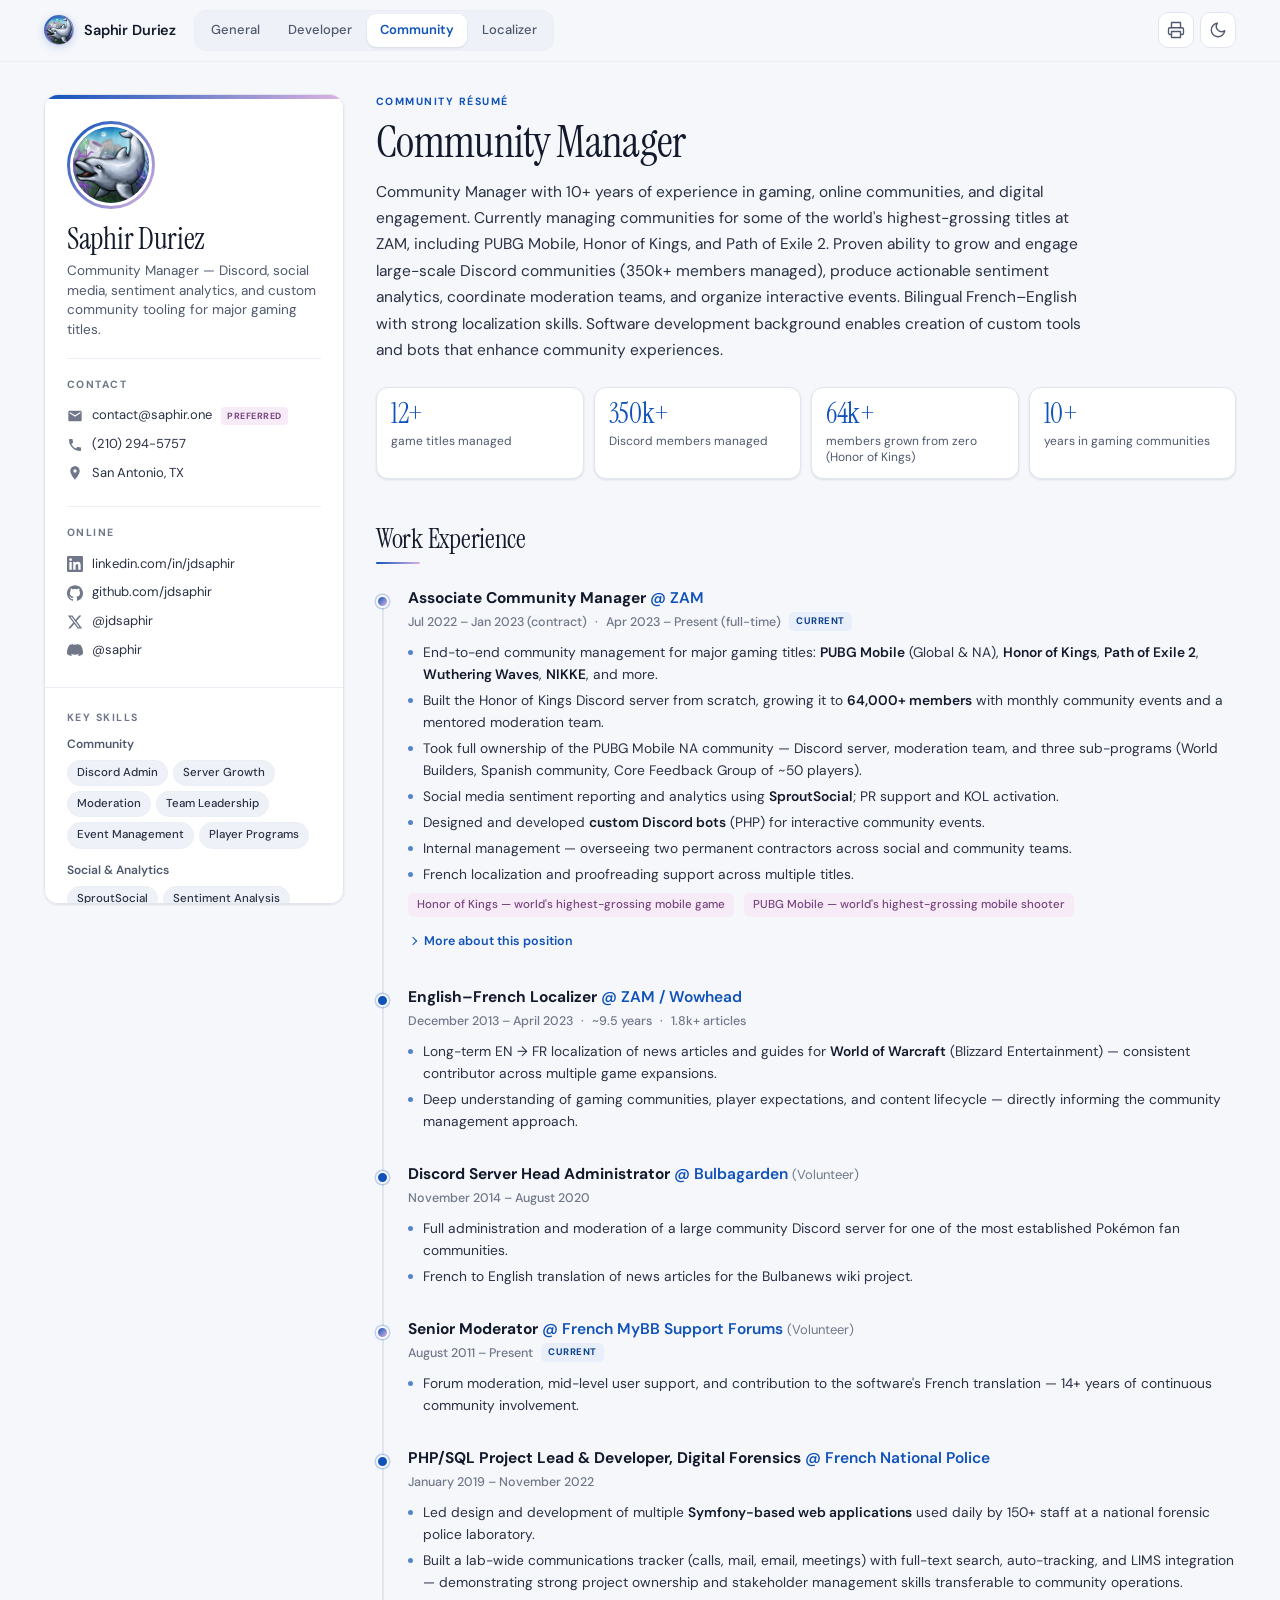
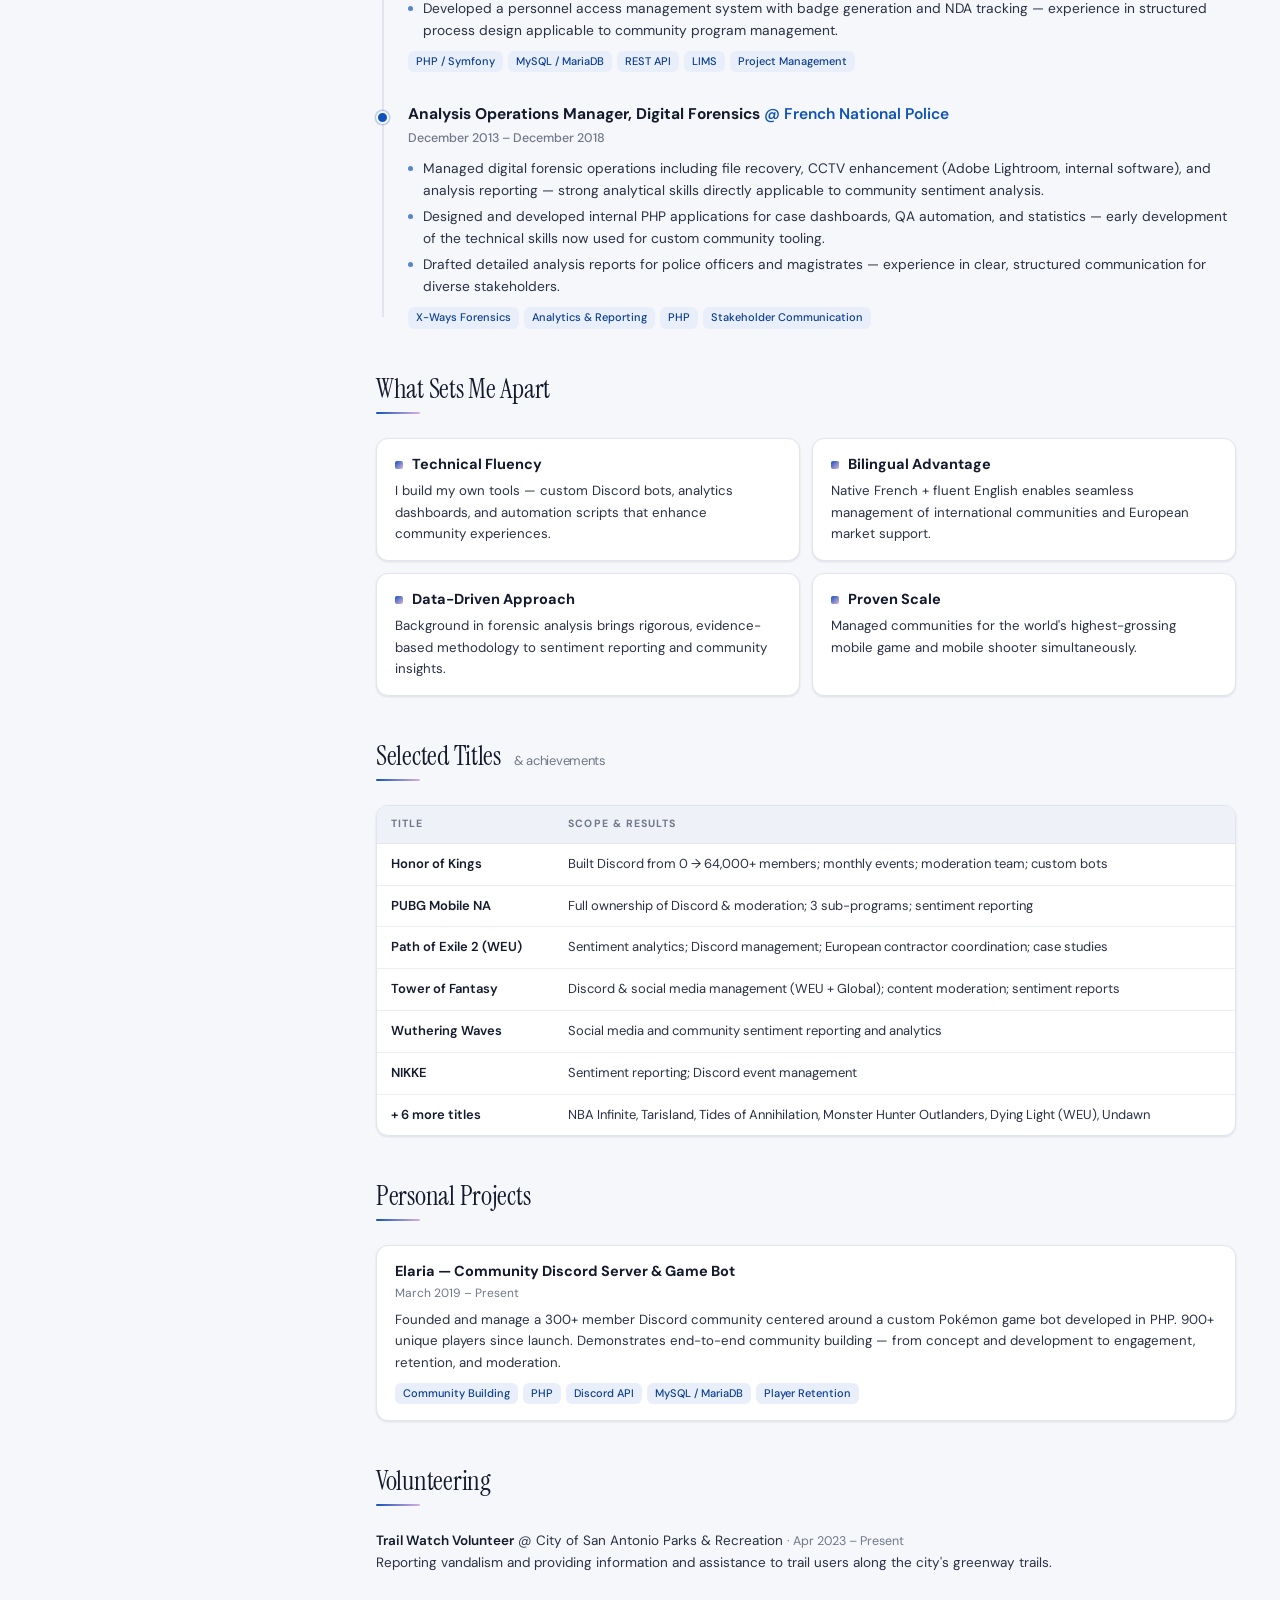
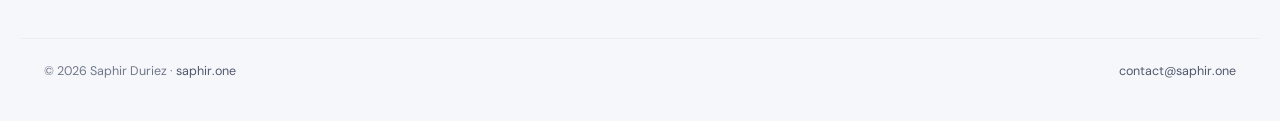
==== community.html @ 03ea9c12 "Rebuild saphir.one as a role-branching resume site Replace the single-page CV with a landing page th" ====
<!DOCTYPE html>
<html lang="en">
<head>
<meta charset="UTF-8">
<meta name="viewport" content="width=device-width, initial-scale=1">
<title>Saphir Duriez — Community Manager Résumé</title>
<meta name="description" content="Community manager résumé of Saphir Duriez: Discord and social media management for PUBG Mobile, Honor of Kings, Path of Exile 2 and more. 12+ titles, 350k+ members managed, sentiment analytics, custom bots.">
<link rel="canonical" href="https://www.saphir.one/community">
<meta property="og:type" content="profile">
<meta property="og:title" content="Saphir Duriez — Community Manager">
<meta property="og:description" content="10+ years in gaming communities. 12+ titles, 350k+ Discord members managed, servers grown from zero, sentiment analytics.">
<meta property="og:url" content="https://www.saphir.one/community">
<meta property="og:image" content="https://www.saphir.one/avatar.jpg">
<meta name="theme-color" content="#f6f7fb" media="(prefers-color-scheme: light)">
<meta name="theme-color" content="#0d1017" media="(prefers-color-scheme: dark)">
<link rel="icon" href="/assets/favicon.svg" type="image/svg+xml">
<script>(function(){try{var t=localStorage.getItem('saphir-theme');if(t!=='light'&&t!=='dark'){t=window.matchMedia('(prefers-color-scheme: dark)').matches?'dark':'light';}document.documentElement.setAttribute('data-theme',t);}catch(e){}})();</script>
<link rel="preconnect" href="https://fonts.googleapis.com">
<link rel="preconnect" href="https://fonts.gstatic.com" crossorigin>
<link href="https://fonts.googleapis.com/css2?family=DM+Sans:opsz,wght@9..40,300..700&family=Instrument+Serif:ital@0;1&display=swap" rel="stylesheet">
<link rel="stylesheet" href="/assets/style.css">
</head>
<body>

<a class="skip" href="#main">Skip to content</a>

<header class="topbar">
  <div class="topbar-inner">
    <a class="brand" href="/" aria-label="Back to saphir.one"><span class="brand-ava" aria-hidden="true"><img src="/avatar.jpg" alt="" width="30" height="30"></span><span>Saphir Duriez</span></a>
    <nav class="role-switch" aria-label="Résumé versions">
      <a href="/general">General</a>
      <a href="/developer">Developer</a>
      <a href="/community" aria-current="page">Community</a>
      <a href="/localizer">Localizer</a>
    </nav>
    <div class="topbar-actions">
      <button class="icon-btn" type="button" data-print title="Print or save as PDF" aria-label="Print or save as PDF">
        <svg viewBox="0 0 24 24" aria-hidden="true"><polyline points="6 9 6 2 18 2 18 9"/><path d="M6 18H4a2 2 0 0 1-2-2v-5a2 2 0 0 1 2-2h16a2 2 0 0 1 2 2v5a2 2 0 0 1-2 2h-2"/><rect x="6" y="14" width="12" height="8"/></svg>
      </button>
      <button class="icon-btn" type="button" data-theme-toggle aria-label="Toggle dark theme">
        <svg class="i-moon" viewBox="0 0 24 24" aria-hidden="true"><path d="M21 12.79A9 9 0 1 1 11.21 3 7 7 0 0 0 21 12.79z"/></svg>
        <svg class="i-sun" viewBox="0 0 24 24" aria-hidden="true"><circle cx="12" cy="12" r="5"/><line x1="12" y1="1" x2="12" y2="3"/><line x1="12" y1="21" x2="12" y2="23"/><line x1="4.22" y1="4.22" x2="5.64" y2="5.64"/><line x1="18.36" y1="18.36" x2="19.78" y2="19.78"/><line x1="1" y1="12" x2="3" y2="12"/><line x1="21" y1="12" x2="23" y2="12"/><line x1="4.22" y1="19.78" x2="5.64" y2="18.36"/><line x1="18.36" y1="5.64" x2="19.78" y2="4.22"/></svg>
      </button>
    </div>
  </div>
</header>

<div class="wrap">
<div class="layout">

  <div class="side-col">

    <section class="side side-top">
      <div class="avatar"><img src="/avatar.jpg" alt="Portrait of Saphir Duriez" width="88" height="88"></div>
      <h1 class="side-name">Saphir Duriez</h1>
      <p class="side-role">Community Manager — Discord, social media, sentiment analytics, and custom community tooling for major gaming titles.</p>

      <div class="side-sep"></div>
      <div class="eyebrow">Contact</div>
      <ul class="list">
        <li><a class="row" href="mailto:contact@saphir.one"><span class="ic"><svg viewBox="0 0 24 24" aria-hidden="true"><path d="M20 4H4c-1.1 0-2 .9-2 2v12c0 1.1.9 2 2 2h16c1.1 0 2-.9 2-2V6c0-1.1-.9-2-2-2zm0 4l-8 5-8-5V6l8 5 8-5v2z"/></svg></span><span class="txt">contact@saphir.one</span><span class="pref">Preferred</span></a></li>
        <li><a class="row" href="tel:+12102945757"><span class="ic"><svg viewBox="0 0 24 24" aria-hidden="true"><path d="M6.62 10.79a15.05 15.05 0 006.59 6.59l2.2-2.2a1 1 0 011.01-.24c1.12.37 2.33.57 3.58.57a1 1 0 011 1V20a1 1 0 01-1 1A17 17 0 013 4a1 1 0 011-1h3.5a1 1 0 011 1c0 1.25.2 2.46.57 3.58a1 1 0 01-.24 1.01l-2.21 2.2z"/></svg></span><span class="txt">(210) 294-5757</span></a></li>
        <li><div class="row"><span class="ic"><svg viewBox="0 0 24 24" aria-hidden="true"><path d="M12 2C8.13 2 5 5.13 5 9c0 5.25 7 13 7 13s7-7.75 7-13c0-3.87-3.13-7-7-7zm0 9.5A2.5 2.5 0 1112 6.5a2.5 2.5 0 010 5z"/></svg></span><span class="txt">San Antonio, TX</span></div></li>
      </ul>

      <div class="side-sep"></div>
      <div class="eyebrow">Online</div>
      <ul class="list">
        <li><a class="row" href="https://www.linkedin.com/in/jdsaphir/" target="_blank" rel="noopener"><span class="ic"><svg viewBox="0 0 24 24" aria-hidden="true"><path d="M20.447 20.452h-3.554v-5.569c0-1.328-.027-3.037-1.852-3.037-1.853 0-2.136 1.445-2.136 2.939v5.667H9.351V9h3.414v1.561h.046c.477-.9 1.637-1.85 3.37-1.85 3.601 0 4.267 2.37 4.267 5.455v6.286zM5.337 7.433a2.062 2.062 0 01-2.063-2.065 2.064 2.064 0 112.063 2.065zm1.782 13.019H3.555V9h3.564v11.452zM22.225 0H1.771C.792 0 0 .774 0 1.729v20.542C0 23.227.792 24 1.771 24h20.451C23.2 24 24 23.227 24 22.271V1.729C24 .774 23.2 0 22.222 0h.003z"/></svg></span><span class="txt">linkedin.com/in/jdsaphir</span></a></li>
        <li><a class="row" href="https://github.com/jdsaphir" target="_blank" rel="noopener"><span class="ic"><svg viewBox="0 0 24 24" aria-hidden="true"><path d="M12 .297c-6.63 0-12 5.373-12 12 0 5.303 3.438 9.8 8.205 11.385.6.113.82-.258.82-.577 0-.285-.01-1.04-.015-2.04-3.338.724-4.042-1.61-4.042-1.61C4.422 18.07 3.633 17.7 3.633 17.7c-1.087-.744.084-.729.084-.729 1.205.084 1.838 1.236 1.838 1.236 1.07 1.835 2.809 1.305 3.495.998.108-.776.417-1.305.76-1.605-2.665-.3-5.466-1.332-5.466-5.93 0-1.31.465-2.38 1.235-3.22-.135-.303-.54-1.523.105-3.176 0 0 1.005-.322 3.3 1.23.96-.267 1.98-.399 3-.405 1.02.006 2.04.138 3 .405 2.28-1.552 3.285-1.23 3.285-1.23.645 1.653.24 2.873.12 3.176.765.84 1.23 1.91 1.23 3.22 0 4.61-2.805 5.625-5.475 5.92.42.36.81 1.096.81 2.22 0 1.606-.015 2.896-.015 3.286 0 .315.21.69.825.57C20.565 22.092 24 17.592 24 12.297c0-6.627-5.373-12-12-12"/></svg></span><span class="txt">github.com/jdsaphir</span></a></li>
        <li><a class="row" href="https://x.com/jdsaphir" target="_blank" rel="noopener"><span class="ic"><svg viewBox="0 0 24 24" aria-hidden="true"><path d="M18.244 2.25h3.308l-7.227 8.26 8.502 11.24H16.17l-5.214-6.817L4.99 21.75H1.68l7.73-8.835L1.254 2.25H8.08l4.713 6.231zm-1.161 17.52h1.833L7.084 4.126H5.117z"/></svg></span><span class="txt">@jdsaphir</span></a></li>
        <li><div class="row"><span class="ic"><svg viewBox="0 0 24 24" aria-hidden="true"><path d="M20.317 4.37a19.791 19.791 0 00-4.885-1.515.074.074 0 00-.079.037c-.21.375-.444.864-.608 1.25a18.27 18.27 0 00-5.487 0 12.64 12.64 0 00-.617-1.25.077.077 0 00-.079-.037A19.736 19.736 0 003.677 4.37a.07.07 0 00-.032.027C.533 9.046-.32 13.58.099 18.057a.082.082 0 00.031.057 19.9 19.9 0 005.993 3.03.078.078 0 00.084-.028c.462-.63.874-1.295 1.226-1.994a.076.076 0 00-.041-.106 13.107 13.107 0 01-1.872-.892.077.077 0 01-.008-.128c.126-.094.252-.192.372-.292a.074.074 0 01.077-.01c3.928 1.793 8.18 1.793 12.062 0a.074.074 0 01.078.01c.12.098.246.198.373.292a.077.077 0 01-.006.127 12.299 12.299 0 01-1.873.892.077.077 0 00-.041.107c.36.698.772 1.362 1.225 1.993a.076.076 0 00.084.028 19.839 19.839 0 006.002-3.03.077.077 0 00.032-.054c.5-5.177-.838-9.674-3.549-13.66a.061.061 0 00-.031-.03z"/></svg></span><span class="txt">@saphir</span></div></li>
      </ul>
    </section>

    <section class="side side-more">
      <div class="eyebrow">Key Skills</div>
      <div class="skill-group">
        <div class="skill-group-title">Community</div>
        <div class="pills"><span class="pill">Discord Admin</span><span class="pill">Server Growth</span><span class="pill">Moderation</span><span class="pill">Team Leadership</span><span class="pill">Event Management</span><span class="pill">Player Programs</span></div>
      </div>
      <div class="skill-group">
        <div class="skill-group-title">Social &amp; Analytics</div>
        <div class="pills"><span class="pill">SproutSocial</span><span class="pill">Sentiment Analysis</span><span class="pill">Social Media</span><span class="pill">PR / KOL</span><span class="pill">Reporting</span></div>
      </div>
      <div class="skill-group">
        <div class="skill-group-title">Technical</div>
        <div class="pills"><span class="pill">Discord Bots (PHP)</span><span class="pill">Discord API</span><span class="pill">HTML / CSS / JS</span><span class="pill">MySQL / MariaDB</span></div>
      </div>
      <div class="skill-group">
        <div class="skill-group-title">Localization</div>
        <div class="pills"><span class="pill">EN → FR Localization</span><span class="pill">FR → EN Translation</span><span class="pill">Proofreading</span><span class="pill">Gaming Terminology</span></div>
      </div>

      <div class="side-sep"></div>
      <div class="eyebrow">Platforms</div>
      <div class="pills"><span class="pill">Discord</span><span class="pill">Twitter / X</span><span class="pill">Reddit</span><span class="pill">Facebook</span><span class="pill">Instagram</span><span class="pill">TikTok</span><span class="pill">YouTube</span><span class="pill">Forums</span></div>

      <div class="side-sep"></div>
      <div class="eyebrow">Tools</div>
      <div class="pills"><span class="pill">SproutSocial</span><span class="pill">Jira</span><span class="pill">Google Workspace</span></div>

      <div class="side-sep"></div>
      <div class="eyebrow">Gaming Ecosystem</div>
      <p class="note">Deep familiarity with F2P mobile and PC gaming, gacha mechanics, live-service models, esports, content creator programs, and global audiences across NA, EU, and Asia.</p>

      <div class="side-sep"></div>
      <div class="eyebrow">Languages</div>
      <div class="lang"><span>French</span><small>Native</small></div>
      <div class="lang"><span>English</span><small>Fluent / Bilingual</small></div>

      <div class="side-sep"></div>
      <div class="eyebrow">Education</div>
      <div class="mini"><b>South Brittany University</b><span>2010 – 2013</span>BSc Electronics &amp; Computer Science</div>
      <div class="mini"><b>Paul Langevin High School</b><span>2007 – 2010</span>Baccalauréat, Scientific Stream</div>

      <div class="side-nav-block">
        <div class="side-sep"></div>
        <div class="eyebrow">On this page</div>
        <nav class="side-nav" aria-label="Sections">
          <a href="#work">Work Experience</a>
          <a href="#strengths">What Sets Me Apart</a>
          <a href="#titles">Selected Titles</a>
          <a href="#projects">Personal Projects</a>
          <a href="#volunteer">Volunteering</a>
        </nav>
      </div>
    </section>

  </div>

  <main id="main" class="main">

    <header class="page-head">
      <div class="eyebrow">Community résumé</div>
      <h2 class="title">Community Manager</h2>
      <p class="lede">Community Manager with 10+ years of experience in gaming, online communities, and digital engagement. Currently managing communities for some of the world's highest-grossing titles at ZAM, including PUBG Mobile, Honor of Kings, and Path of Exile 2. Proven ability to grow and engage large-scale Discord communities (350k+ members managed), produce actionable sentiment analytics, coordinate moderation teams, and organize interactive events. Bilingual French–English with strong localization skills. Software development background enables creation of custom tools and bots that enhance community experiences.</p>
      <div class="stats">
        <div class="stat"><b>12+</b><span>game titles managed</span></div>
        <div class="stat"><b>350k+</b><span>Discord members managed</span></div>
        <div class="stat"><b>64k+</b><span>members grown from zero (Honor of Kings)</span></div>
        <div class="stat"><b>10+</b><span>years in gaming communities</span></div>
      </div>
    </header>

    <section class="section" id="work">
      <h2 class="section-title">Work Experience</h2>
      <div class="rule"></div>
      <ol class="tl">

        <li class="tl-item is-current">
          <span class="tl-dot"></span>
          <h3 class="job-title">Associate Community Manager <span class="job-org">@ <a href="https://www.zam.com/" target="_blank" rel="noopener">ZAM</a></span></h3>
          <div class="job-meta"><span>Jul 2022 – Jan 2023 (contract)</span><span aria-hidden="true">·</span><span>Apr 2023 – Present (full-time)</span><span class="badge">Current</span></div>
          <ul class="job-points">
            <li>End-to-end community management for major gaming titles: <strong>PUBG Mobile</strong> (Global &amp; NA), <strong>Honor of Kings</strong>, <strong>Path of Exile 2</strong>, <strong>Wuthering Waves</strong>, <strong>NIKKE</strong>, and more.</li>
            <li>Built the Honor of Kings Discord server from scratch, growing it to <strong>64,000+ members</strong> with monthly community events and a mentored moderation team.</li>
            <li>Took full ownership of the PUBG Mobile NA community — Discord server, moderation team, and three sub-programs (World Builders, Spanish community, Core Feedback Group of ~50 players).</li>
            <li>Social media sentiment reporting and analytics using <strong>SproutSocial</strong>; PR support and KOL activation.</li>
            <li>Designed and developed <strong>custom Discord bots</strong> (PHP) for interactive community events.</li>
            <li>Internal management — overseeing two permanent contractors across social and community teams.</li>
            <li>French localization and proofreading support across multiple titles.</li>
          </ul>
          <div>
            <span class="hl">Honor of Kings — world's highest-grossing mobile game</span>
            <span class="hl">PUBG Mobile — world's highest-grossing mobile shooter</span>
          </div>
          <details class="more">
            <summary><span class="lbl-open">More about this position</span><span class="lbl-close">Less about this position</span></summary>
            <div class="more-body">
              <h4>History</h4>
              <p>First joined ZAM in July 2022 as a contractor, based in France, to support the Western European launch of Tower of Fantasy. Following relocation to the United States, the contract concluded in January 2023 when Tower of Fantasy WEU chose not to renew its agreement with the agency. In April 2023, ZAM hired full-time to support an expanding portfolio of games, starting with PUBG MOBILE and growing to encompass a wide range of titles across community management, social media, sentiment analytics, and localization.</p>
              <h4>Tower of Fantasy – Western Europe</h4>
              <p>During the contract period, assisted with the day-to-day management of the game's Discord server and other social media platforms for the Western European market. Responsibilities included community engagement, content moderation, management of the content creator program, and localization and proofreading work, primarily but not exclusively in French. Also performed limited localization work for PUBG MOBILE WEU during this period.</p>
              <h4>PUBG MOBILE</h4>
              <p>Began supporting PUBG MOBILE in April 2023, initially focusing on the Global and North American channels through social media engagement, responding to player posts and comments to maintain an active and positive community presence. Over time, the role expanded to include the production of regular sentiment reports tracking community mood and feedback trends, using SproutSocial for social media monitoring and analytics.</p>
              <p>Following staff changes within the company, took on broader ownership of the PUBG MOBILE North America community, becoming responsible for the management of its Discord server and the oversight of its moderation team. Also oversaw three distinct programs within the server:</p>
              <ul>
                <li><strong>World Builders:</strong> a program dedicated to players who enjoy creating custom in-game maps.</li>
                <li><strong>Spanish-speaking community:</strong> a dedicated space for the game's Spanish-language player base.</li>
                <li><strong>Core Feedback Group:</strong> a curated group of approximately 50 selected players providing structured feedback on upcoming features ahead of their release.</li>
              </ul>
              <h4>Tower of Fantasy – Global</h4>
              <p>Tower of Fantasy Global was the first fully owned project. Put in charge of the game's official Discord server, managing it and overseeing its moderation team. Responsibilities included supporting event management and producing sentiment reports, with a particular focus on community reception around game updates. Both the client and the moderation team responded positively throughout the project, and cooperation only ended when management of the title was transferred from its publisher back to its developer.</p>
              <h4>Honor of Kings</h4>
              <p>Honor of Kings became the second fully owned project, entrusted with building the game's official Discord server from the ground up. Grew the server to a healthy community of over 64,000 members, assembled and mentored a moderation team that remained active and engaged well beyond the end of the project, and organized monthly community events that fostered strong player loyalty and satisfaction. The work was well-received by the community, and the development team has since expressed interest in engaging as a freelancer to resume responsibilities on the server.</p>
              <p>Several of the community events organized featured custom Discord bots designed and developed in-house, drawing on a software development background to create interactive experiences for the community.</p>
              <h4>Additional Games</h4>
              <ul>
                <li><strong>Goddess of Victory: NIKKE</strong> – Sentiment reporting; Discord event management.</li>
                <li><strong>NBA Infinite</strong> – Discord bot development; assistance with Discord server management.</li>
                <li><strong>Tarisland</strong> – Assistance with Discord server management.</li>
                <li><strong>Wuthering Waves</strong> – Social media and community sentiment reporting and analytics.</li>
                <li><strong>Path of Exile 2 (Western Europe)</strong> – Sentiment reporting and analytics; Discord server management; assistance with European contractor management (French and German); case studies.</li>
                <li><strong>Tides of Annihilation</strong> – PR support; sentiment reporting; Discord market research and case studies.</li>
                <li><strong>Monster Hunter Outlanders</strong> – Beta support; bug report and feedback collection; sentiment reporting.</li>
                <li><strong>Codename Crime</strong> (final name pending) – Beta support; bug report and feedback collection; sentiment reporting.</li>
                <li><strong>Dying Light (Western Europe)</strong> – Support with KOL activation.</li>
                <li><strong>Undawn</strong> – Assistance with Discord server management.</li>
              </ul>
              <h4>Additional Responsibilities</h4>
              <p>Beyond game-specific work, taken on internal management duties, overseeing two permanent contractors hired to support the social and community teams and coordinating their workload, providing guidance, and ensuring consistency across deliverables.</p>
            </div>
          </details>
        </li>

        <li class="tl-item">
          <span class="tl-dot"></span>
          <h3 class="job-title">English–French Localizer <span class="job-org">@ <a href="https://www.zam.com/" target="_blank" rel="noopener">ZAM</a> / <a href="https://www.wowhead.com/" target="_blank" rel="noopener">Wowhead</a></span></h3>
          <div class="job-meta"><span>December 2013 – April 2023</span><span aria-hidden="true">·</span><span>~9.5 years</span><span aria-hidden="true">·</span><span>1.8k+ articles</span></div>
          <ul class="job-points">
            <li>Long-term EN → FR localization of news articles and guides for <strong>World of Warcraft</strong> (Blizzard Entertainment) — consistent contributor across multiple game expansions.</li>
            <li>Deep understanding of gaming communities, player expectations, and content lifecycle — directly informing the community management approach.</li>
          </ul>
        </li>

        <li class="tl-item">
          <span class="tl-dot"></span>
          <h3 class="job-title">Discord Server Head Administrator <span class="job-org">@ <a href="https://bulbagarden.net/" target="_blank" rel="noopener">Bulbagarden</a></span> <span class="job-vol">(Volunteer)</span></h3>
          <div class="job-meta"><span>November 2014 – August 2020</span></div>
          <ul class="job-points">
            <li>Full administration and moderation of a large community Discord server for one of the most established Pokémon fan communities.</li>
            <li>French to English translation of news articles for the Bulbanews wiki project.</li>
          </ul>
        </li>

        <li class="tl-item is-current">
          <span class="tl-dot"></span>
          <h3 class="job-title">Senior Moderator <span class="job-org">@ <a href="https://mybb.support/" target="_blank" rel="noopener">French MyBB Support Forums</a></span> <span class="job-vol">(Volunteer)</span></h3>
          <div class="job-meta"><span>August 2011 – Present</span><span class="badge">Current</span></div>
          <ul class="job-points">
            <li>Forum moderation, mid-level user support, and contribution to the software's French translation — 14+ years of continuous community involvement.</li>
          </ul>
        </li>

        <li class="tl-item">
          <span class="tl-dot"></span>
          <h3 class="job-title">PHP/SQL Project Lead &amp; Developer, Digital Forensics <span class="job-org">@ <a href="https://www.police-nationale.interieur.gouv.fr/" target="_blank" rel="noopener">French National Police</a></span></h3>
          <div class="job-meta"><span>January 2019 – November 2022</span></div>
          <ul class="job-points">
            <li>Led design and development of multiple <strong>Symfony-based web applications</strong> used daily by 150+ staff at a national forensic police laboratory.</li>
            <li>Built a lab-wide communications tracker (calls, mail, email, meetings) with full-text search, auto-tracking, and LIMS integration — demonstrating strong project ownership and stakeholder management skills transferable to community operations.</li>
            <li>Developed a personnel access management system with badge generation and NDA tracking — experience in structured process design applicable to community program management.</li>
          </ul>
          <div class="tags"><span class="tag">PHP / Symfony</span><span class="tag">MySQL / MariaDB</span><span class="tag">REST API</span><span class="tag">LIMS</span><span class="tag">Project Management</span></div>
        </li>

        <li class="tl-item">
          <span class="tl-dot"></span>
          <h3 class="job-title">Analysis Operations Manager, Digital Forensics <span class="job-org">@ <a href="https://www.police-nationale.interieur.gouv.fr/" target="_blank" rel="noopener">French National Police</a></span></h3>
          <div class="job-meta"><span>December 2013 – December 2018</span></div>
          <ul class="job-points">
            <li>Managed digital forensic operations including file recovery, CCTV enhancement (Adobe Lightroom, internal software), and analysis reporting — strong analytical skills directly applicable to community sentiment analysis.</li>
            <li>Designed and developed internal PHP applications for case dashboards, QA automation, and statistics — early development of the technical skills now used for custom community tooling.</li>
            <li>Drafted detailed analysis reports for police officers and magistrates — experience in clear, structured communication for diverse stakeholders.</li>
          </ul>
          <div class="tags"><span class="tag">X-Ways Forensics</span><span class="tag">Analytics &amp; Reporting</span><span class="tag">PHP</span><span class="tag">Stakeholder Communication</span></div>
        </li>

      </ol>
    </section>

    <section class="section" id="strengths">
      <h2 class="section-title">What Sets Me Apart</h2>
      <div class="rule"></div>
      <div class="grid-2">
        <div class="card strength"><h3>Technical Fluency</h3><p>I build my own tools — custom Discord bots, analytics dashboards, and automation scripts that enhance community experiences.</p></div>
        <div class="card strength"><h3>Bilingual Advantage</h3><p>Native French + fluent English enables seamless management of international communities and European market support.</p></div>
        <div class="card strength"><h3>Data-Driven Approach</h3><p>Background in forensic analysis brings rigorous, evidence-based methodology to sentiment reporting and community insights.</p></div>
        <div class="card strength"><h3>Proven Scale</h3><p>Managed communities for the world's highest-grossing mobile game and mobile shooter simultaneously.</p></div>
      </div>
    </section>

    <section class="section" id="titles">
      <h2 class="section-title">Selected Titles <small>&amp; achievements</small></h2>
      <div class="rule"></div>
      <div class="table-wrap">
        <table>
          <thead><tr><th scope="col">Title</th><th scope="col">Scope &amp; results</th></tr></thead>
          <tbody>
            <tr><td>Honor of Kings</td><td>Built Discord from 0 → 64,000+ members; monthly events; moderation team; custom bots</td></tr>
            <tr><td>PUBG Mobile NA</td><td>Full ownership of Discord &amp; moderation; 3 sub-programs; sentiment reporting</td></tr>
            <tr><td>Path of Exile 2 (WEU)</td><td>Sentiment analytics; Discord management; European contractor coordination; case studies</td></tr>
            <tr><td>Tower of Fantasy</td><td>Discord &amp; social media management (WEU + Global); content moderation; sentiment reports</td></tr>
            <tr><td>Wuthering Waves</td><td>Social media and community sentiment reporting and analytics</td></tr>
            <tr><td>NIKKE</td><td>Sentiment reporting; Discord event management</td></tr>
            <tr><td>+ 6 more titles</td><td>NBA Infinite, Tarisland, Tides of Annihilation, Monster Hunter Outlanders, Dying Light (WEU), Undawn</td></tr>
          </tbody>
        </table>
      </div>
    </section>

    <section class="section" id="projects">
      <h2 class="section-title">Personal Projects</h2>
      <div class="rule"></div>
      <div class="card">
        <h3><a href="https://discord.gg/elaria" target="_blank" rel="noopener">Elaria</a> — Community Discord Server &amp; Game Bot</h3>
        <div class="when">March 2019 – Present</div>
        <p>Founded and manage a 300+ member Discord community centered around a custom Pokémon game bot developed in PHP. 900+ unique players since launch. Demonstrates end-to-end community building — from concept and development to engagement, retention, and moderation.</p>
        <div class="tags"><span class="tag">Community Building</span><span class="tag">PHP</span><span class="tag">Discord API</span><span class="tag">MySQL / MariaDB</span><span class="tag">Player Retention</span></div>
      </div>
    </section>

    <section class="section" id="volunteer">
      <h2 class="section-title">Volunteering</h2>
      <div class="rule"></div>
      <ul class="compact">
        <li><b>Trail Watch Volunteer</b> @ City of San Antonio Parks &amp; Recreation <span class="when">· Apr 2023 – Present</span><br>Reporting vandalism and providing information and assistance to trail users along the city's greenway trails.</li>
      </ul>
    </section>

  </main>
</div>
</div>

<footer class="footer">
  <span>© 2026 Saphir Duriez · <a href="/">saphir.one</a></span>
  <span><a href="mailto:contact@saphir.one">contact@saphir.one</a></span>
</footer>

<script src="/assets/site.js"></script>
</body>
</html>
---- assets/style.css ----
/* ==========================================================================
   saphir.one — shared styles
   Brand: Sapphire #0f52ba (primary) · Lilac #ddb3e0 (secondary)
   Theme: light by default, dark via prefers-color-scheme or data-theme="dark"
   ========================================================================== */

/* ---------- Tokens ---------- */
:root {
  color-scheme: light dark;

  --brand: #0f52ba;
  --brand-2: #ddb3e0;
  --grad: linear-gradient(135deg, var(--brand) 0%, var(--brand-2) 100%);

  /* Light palette */
  --bg: #f6f7fb;
  --bg-elev: #ffffff;
  --bg-soft: #eef1f7;
  --ink: #131a2c;
  --ink-2: #2a3145;
  --ink-3: #4f586c;
  --ink-4: #6f7789;
  --line: #e1e5ee;
  --line-2: #ebeef4;

  --accent: #0f52ba;
  --accent-hover: #0b3f92;
  --accent-ink: #0b3f92;
  --accent-wash: #e9effa;
  --accent-ring: rgba(15, 82, 186, 0.24);

  --lilac: #ddb3e0;
  --lilac-ink: #78447f;
  --lilac-wash: #f6ebf7;

  --shadow-1: 0 1px 2px rgba(19, 26, 44, .05), 0 1px 3px rgba(19, 26, 44, .06);
  --shadow-2: 0 10px 28px rgba(19, 26, 44, .09), 0 2px 6px rgba(19, 26, 44, .05);

  --font-body: 'DM Sans', system-ui, -apple-system, 'Segoe UI', Roboto, 'Helvetica Neue', Arial, sans-serif;
  --font-display: 'Instrument Serif', Georgia, 'Times New Roman', serif;

  --radius: 14px;
  --radius-s: 8px;
  --ease: cubic-bezier(.4, 0, .2, 1);
  --topbar-h: 58px;
}

/* Dark palette — system preference (unless the user explicitly chose light) */
@media (prefers-color-scheme: dark) {
  :root:not([data-theme="light"]) {
    --bg: #0d1017;
    --bg-elev: #141926;
    --bg-soft: #1a2030;
    --ink: #eef1f7;
    --ink-2: #cfd5e1;
    --ink-3: #98a1b5;
    --ink-4: #7a8398;
    --line: #242b3b;
    --line-2: #1e2533;

    --accent: #7ea6f2;
    --accent-hover: #a5c1f7;
    --accent-ink: #b8cdf9;
    --accent-wash: rgba(15, 82, 186, 0.26);
    --accent-ring: rgba(126, 166, 242, 0.32);

    --lilac-ink: #e7c9ea;
    --lilac-wash: rgba(221, 179, 224, 0.14);

    --shadow-1: 0 1px 2px rgba(0, 0, 0, .35);
    --shadow-2: 0 12px 32px rgba(0, 0, 0, .45), 0 2px 6px rgba(0, 0, 0, .3);
  }
}

/* Dark palette — explicit toggle */
:root[data-theme="dark"] {
  --bg: #0d1017;
  --bg-elev: #141926;
  --bg-soft: #1a2030;
  --ink: #eef1f7;
  --ink-2: #cfd5e1;
  --ink-3: #98a1b5;
  --ink-4: #7a8398;
  --line: #242b3b;
  --line-2: #1e2533;

  --accent: #7ea6f2;
  --accent-hover: #a5c1f7;
  --accent-ink: #b8cdf9;
  --accent-wash: rgba(15, 82, 186, 0.26);
  --accent-ring: rgba(126, 166, 242, 0.32);

  --lilac-ink: #e7c9ea;
  --lilac-wash: rgba(221, 179, 224, 0.14);

  --shadow-1: 0 1px 2px rgba(0, 0, 0, .35);
  --shadow-2: 0 12px 32px rgba(0, 0, 0, .45), 0 2px 6px rgba(0, 0, 0, .3);
}

/* ---------- Base ---------- */
*, *::before, *::after { box-sizing: border-box; margin: 0; padding: 0; }

html { scroll-behavior: smooth; -webkit-text-size-adjust: 100%; }

body {
  font-family: var(--font-body);
  background: var(--bg);
  color: var(--ink);
  font-size: 15px;
  line-height: 1.6;
  min-height: 100vh;
  -webkit-font-smoothing: antialiased;
  -moz-osx-font-smoothing: grayscale;
  transition: background-color .25s var(--ease), color .25s var(--ease);
}

img { max-width: 100%; display: block; }
a { color: var(--accent); text-decoration: none; }
a:hover { color: var(--accent-hover); }
strong { font-weight: 600; color: var(--ink); }
button { font: inherit; }

:focus-visible { outline: 2px solid var(--accent); outline-offset: 2px; border-radius: 4px; }
::selection { background: color-mix(in srgb, var(--brand-2) 60%, transparent); }

.skip {
  position: absolute; left: 16px; top: -60px; z-index: 100;
  padding: 8px 14px; border-radius: 8px;
  background: var(--brand); color: #fff; font-weight: 600; font-size: 13px;
  transition: top .2s;
}
.skip:focus { top: 12px; color: #fff; }

/* ---------- Top bar ---------- */
.topbar {
  position: sticky; top: 0; z-index: 50;
  background: color-mix(in srgb, var(--bg) 84%, transparent);
  -webkit-backdrop-filter: blur(14px) saturate(1.4);
  backdrop-filter: blur(14px) saturate(1.4);
  border-bottom: 1px solid var(--line-2);
}
.topbar-inner {
  max-width: 1240px; margin: 0 auto;
  padding: 10px 24px;
  display: flex; align-items: center; flex-wrap: wrap;
  gap: 8px 18px;
}
.brand {
  display: inline-flex; align-items: center; gap: 10px;
  color: var(--ink); font-weight: 600; font-size: 14.5px; letter-spacing: -.01em;
}
.brand:hover { color: var(--ink); }
.brand-ava {
  width: 30px; height: 30px; border-radius: 50%;
  padding: 1.5px; background: var(--grad);
  flex-shrink: 0; display: block;
  box-shadow: 0 2px 8px rgba(15, 82, 186, .22);
}
.brand-ava img {
  width: 100%; height: 100%; border-radius: 50%;
  object-fit: cover; display: block;
}
.topbar-actions { margin-left: auto; display: flex; gap: 6px; align-items: center; }

.icon-btn {
  width: 36px; height: 36px; border-radius: 10px;
  border: 1px solid var(--line); background: var(--bg-elev); color: var(--ink-3);
  display: inline-grid; place-items: center; cursor: pointer;
  transition: color .2s var(--ease), border-color .2s var(--ease), transform .2s var(--ease);
}
.icon-btn:hover { color: var(--accent); border-color: var(--accent-ring); }
.icon-btn:active { transform: scale(.96); }
.icon-btn svg { width: 18px; height: 18px; fill: none; stroke: currentColor; stroke-width: 1.8; stroke-linecap: round; stroke-linejoin: round; }

/* Theme toggle icon state: show moon when light (click → dark), sun when dark */
.i-sun { display: none; }
:root[data-theme="dark"] .i-sun { display: block; }
:root[data-theme="dark"] .i-moon { display: none; }
@media (prefers-color-scheme: dark) {
  :root:not([data-theme="light"]) .i-sun { display: block; }
  :root:not([data-theme="light"]) .i-moon { display: none; }
}

/* Role switcher (segmented control) */
.role-switch {
  display: inline-flex; gap: 2px; padding: 3px;
  background: var(--bg-soft); border: 1px solid var(--line-2); border-radius: 12px;
}
.role-switch a {
  padding: 6px 13px; border-radius: 9px;
  font-size: 13px; font-weight: 500; color: var(--ink-3); white-space: nowrap;
  transition: color .2s var(--ease), background-color .2s var(--ease);
}
.role-switch a:hover { color: var(--ink); }
.role-switch a[aria-current="page"] {
  background: var(--bg-elev); color: var(--accent); font-weight: 600;
  box-shadow: var(--shadow-1);
}
@media (max-width: 760px) {
  .role-switch { order: 3; width: 100%; overflow-x: auto; scrollbar-width: none; }
  .role-switch::-webkit-scrollbar { display: none; }
  .role-switch a { flex: 1; text-align: center; padding: 6px 10px; }
}

/* ---------- Layout ---------- */
.wrap { max-width: 1240px; margin: 0 auto; padding: 32px 24px 64px; }

.layout {
  display: grid;
  grid-template-columns: 300px minmax(0, 1fr);
  gap: 32px;
  align-items: start;
}

/* Sidebar column: one sticky card on desktop, split into two cards on mobile */
.side-col {
  position: sticky; top: calc(var(--topbar-h) + 16px);
  max-height: calc(100vh - var(--topbar-h) - 32px);
  overflow-y: auto; scrollbar-width: thin; scrollbar-color: var(--line) transparent;
  background: var(--bg-elev); border: 1px solid var(--line); border-radius: var(--radius);
  box-shadow: var(--shadow-1);
}
.side-col::before { content: ''; display: block; height: 4px; background: var(--grad); }
.side { padding: 22px; }
.side + .side { border-top: 1px solid var(--line-2); }

.avatar {
  width: 88px; height: 88px; border-radius: 50%; padding: 3px;
  background: var(--grad); margin-bottom: 14px;
}
.avatar img {
  width: 100%; height: 100%; border-radius: 50%; object-fit: cover;
  border: 3px solid var(--bg-elev);
}
.side-name {
  font-family: var(--font-display); font-weight: 400;
  font-size: 30px; line-height: 1.05; letter-spacing: -.01em; color: var(--ink);
}
.side-role { margin-top: 7px; font-size: 13.5px; color: var(--ink-3); line-height: 1.45; }
.side-sep { height: 1px; background: var(--line-2); margin: 18px 0; }

.eyebrow {
  font-size: 10.5px; font-weight: 700; letter-spacing: .14em; text-transform: uppercase;
  color: var(--ink-4); margin-bottom: 8px;
}

.list { list-style: none; }
.row {
  display: flex; align-items: center; gap: 9px;
  padding: 4px 0; font-size: 13px; color: var(--ink-2); min-width: 0;
  transition: color .2s var(--ease);
}
.row .ic { width: 16px; height: 16px; color: var(--ink-4); flex-shrink: 0; transition: color .2s var(--ease); }
.row .ic svg { width: 100%; height: 100%; fill: currentColor; }
.row .txt { overflow: hidden; text-overflow: ellipsis; white-space: nowrap; }
a.row:hover { color: var(--accent); }
a.row:hover .ic { color: var(--accent); }
.pref {
  font-size: 9px; font-weight: 700; letter-spacing: .06em; text-transform: uppercase;
  color: var(--lilac-ink); background: var(--lilac-wash);
  padding: 2px 6px; border-radius: 4px; flex-shrink: 0;
}

.pills { display: flex; flex-wrap: wrap; gap: 5px; }
.pill {
  font-size: 11.5px; font-weight: 500; padding: 3px 9px; border-radius: 999px;
  background: var(--bg-soft); color: var(--ink-2); border: 1px solid var(--line-2);
}
.skill-group + .skill-group { margin-top: 12px; }
.skill-group-title { font-size: 12px; font-weight: 600; color: var(--ink-3); margin-bottom: 6px; }

.lang {
  display: flex; justify-content: space-between; align-items: center;
  padding: 4px 0; font-size: 13px; color: var(--ink-2);
}
.lang small { font-size: 10.5px; font-weight: 600; letter-spacing: .06em; text-transform: uppercase; color: var(--ink-4); }

.mini { font-size: 12.5px; color: var(--ink-2); line-height: 1.45; }
.mini + .mini { margin-top: 10px; }
.mini b { font-weight: 600; color: var(--ink); display: block; }
.mini span { display: block; color: var(--ink-4); font-size: 11.5px; }
.note { font-size: 12.5px; color: var(--ink-3); line-height: 1.5; }
.note + .pills { margin-top: 8px; }

.side-nav a {
  display: flex; align-items: center; gap: 9px;
  padding: 5px 0; font-size: 12.5px; font-weight: 500; color: var(--ink-3);
  transition: color .2s var(--ease);
}
.side-nav a::before {
  content: ''; width: 5px; height: 5px; border-radius: 50%;
  background: var(--line); transition: background-color .2s var(--ease), transform .2s var(--ease);
}
.side-nav a:hover, .side-nav a.is-active { color: var(--accent); }
.side-nav a:hover::before, .side-nav a.is-active::before { background: var(--accent); transform: scale(1.3); }

@media (max-width: 960px) {
  .layout { grid-template-columns: 1fr; gap: 20px; }
  .side-col { display: contents; }
  .side {
    background: var(--bg-elev); border: 1px solid var(--line); border-radius: var(--radius);
    box-shadow: var(--shadow-1);
  }
  .side + .side { border-top: 1px solid var(--line); }
  .side-col::before { display: none; }
  .side-top {
    order: 0;
    border-top: 4px solid transparent;
    background: linear-gradient(var(--bg-elev), var(--bg-elev)) padding-box, var(--grad) border-box;
  }
  .main { order: 1; }
  .side-more { order: 2; }
  .side-nav-block { display: none; }
}

/* ---------- Main content ---------- */
.main { min-width: 0; }

.page-head { margin-bottom: 40px; }
.page-head .eyebrow { color: var(--accent); }
.title {
  font-family: var(--font-display); font-weight: 400;
  font-size: clamp(32px, 4vw, 44px); line-height: 1.05; letter-spacing: -.015em; color: var(--ink);
}
.title em { font-style: italic; color: var(--accent); }
.lede { margin-top: 14px; max-width: 720px; font-size: 15.5px; color: var(--ink-2); line-height: 1.7; }

.stats {
  display: grid; grid-template-columns: repeat(auto-fit, minmax(150px, 1fr));
  gap: 10px; margin-top: 24px;
}
.stat {
  background: var(--bg-elev); border: 1px solid var(--line); border-radius: 12px;
  padding: 12px 14px; box-shadow: var(--shadow-1);
}
.stat b {
  display: block; font-family: var(--font-display); font-weight: 400;
  font-size: 28px; line-height: 1; color: var(--accent); letter-spacing: -.01em;
}
.stat span { display: block; margin-top: 5px; font-size: 12px; color: var(--ink-3); line-height: 1.35; }

.section { margin-top: 44px; scroll-margin-top: calc(var(--topbar-h) + 16px); }
.section-title {
  font-family: var(--font-display); font-weight: 400;
  font-size: 27px; letter-spacing: -.01em; color: var(--ink); line-height: 1.15;
}
.section-title small { font-family: var(--font-body); font-size: 13px; color: var(--ink-4); margin-left: 8px; }
.rule { width: 44px; height: 2px; border-radius: 2px; background: var(--grad); margin: 8px 0 24px; }

/* Timeline */
.tl { list-style: none; position: relative; }
.tl::before {
  content: ''; position: absolute; left: 6px; top: 12px; bottom: 12px;
  width: 1.5px; background: var(--line);
}
.tl-item { position: relative; padding-left: 32px; }
.tl-item + .tl-item { margin-top: 32px; }
.tl-dot {
  position: absolute; left: 0; top: 7px;
  width: 13px; height: 13px; border-radius: 50%;
  background: var(--accent); border: 2.5px solid var(--bg);
  box-shadow: 0 0 0 1.5px var(--accent-ring);
}
.is-current .tl-dot { background: var(--grad); animation: pulse 2.8s ease-in-out infinite; }
@keyframes pulse {
  0%, 100% { box-shadow: 0 0 0 1.5px var(--accent-ring); }
  50% { box-shadow: 0 0 0 4px var(--accent-ring); }
}

.job-title { font-size: 15.5px; font-weight: 700; color: var(--ink); line-height: 1.35; }
.job-org { font-weight: 600; color: var(--accent); }
.job-org a { color: inherit; border-bottom: 1px solid transparent; transition: border-color .2s; }
.job-org a:hover { border-color: currentColor; }
.job-vol { font-weight: 400; font-size: 13px; color: var(--ink-4); }
.job-meta {
  display: flex; flex-wrap: wrap; align-items: center; gap: 4px 8px;
  margin-top: 3px; font-size: 12.5px; color: var(--ink-4); font-weight: 500;
}
.badge {
  display: inline-block; font-size: 9.5px; font-weight: 700; letter-spacing: .06em;
  text-transform: uppercase; padding: 2px 7px; border-radius: 5px;
  background: var(--accent-wash); color: var(--accent-ink);
}
.badge.lilac { background: var(--lilac-wash); color: var(--lilac-ink); }

.job-points { margin-top: 9px; font-size: 13.75px; color: var(--ink-2); list-style: none; }
.job-points li { position: relative; padding-left: 15px; }
.job-points li + li { margin-top: 4px; }
.job-points li::before {
  content: ''; position: absolute; left: 0; top: 9px;
  width: 5px; height: 5px; border-radius: 50%; background: var(--accent); opacity: .7;
}

.job-metrics { display: flex; flex-wrap: wrap; gap: 6px 20px; margin-top: 10px; }
.job-metrics div { font-size: 12.5px; color: var(--ink-3); }
.job-metrics b {
  font-family: var(--font-display); font-weight: 400; font-size: 21px;
  color: var(--accent); margin-right: 3px;
}

.tags { display: flex; flex-wrap: wrap; gap: 5px; margin-top: 10px; }
.tag {
  font-size: 11px; font-weight: 500; padding: 2px 8px; border-radius: 6px;
  background: var(--accent-wash); color: var(--accent-ink);
}
.hl {
  display: inline-block; font-size: 11.5px; font-weight: 500; padding: 3px 9px;
  border-radius: 6px; background: var(--lilac-wash); color: var(--lilac-ink);
  margin: 8px 6px 0 0;
}

/* Expandable detail */
details.more { margin-top: 10px; }
details.more > summary {
  list-style: none; cursor: pointer; user-select: none;
  display: inline-flex; align-items: center; gap: 8px;
  font-size: 12.5px; font-weight: 600; color: var(--accent); padding: 4px 0;
}
details.more > summary::-webkit-details-marker { display: none; }
details.more > summary::before {
  content: ''; width: 6px; height: 6px; margin-left: 2px;
  border-right: 1.5px solid currentColor; border-bottom: 1.5px solid currentColor;
  transform: rotate(-45deg); transition: transform .25s var(--ease);
}
details.more[open] > summary::before { transform: rotate(45deg); }
details.more > summary .lbl-close { display: none; }
details.more[open] > summary .lbl-open { display: none; }
details.more[open] > summary .lbl-close { display: inline; }

.more-body {
  margin-top: 12px; padding: 16px 18px;
  background: var(--bg-elev); border: 1px solid var(--line); border-radius: 12px;
  font-size: 13.25px; color: var(--ink-2); line-height: 1.6;
  animation: fade .3s var(--ease);
}
@keyframes fade { from { opacity: 0; transform: translateY(-4px); } to { opacity: 1; transform: none; } }
.more-body h4 { font-size: 13.5px; font-weight: 700; color: var(--ink); margin: 16px 0 5px; }
.more-body h4:first-child { margin-top: 0; }
.more-body p + p { margin-top: 6px; }
.more-body ul { list-style: none; margin: 5px 0; }
.more-body li { position: relative; padding-left: 14px; }
.more-body li + li { margin-top: 3px; }
.more-body li::before {
  content: ''; position: absolute; left: 0; top: 9px;
  width: 4px; height: 4px; border-radius: 50%; background: var(--accent); opacity: .45;
}

/* Cards */
.grid-2 { display: grid; grid-template-columns: repeat(2, minmax(0, 1fr)); gap: 12px; }
@media (max-width: 640px) { .grid-2 { grid-template-columns: 1fr; } }
.card {
  background: var(--bg-elev); border: 1px solid var(--line); border-radius: 12px;
  padding: 16px 18px; box-shadow: var(--shadow-1);
  transition: border-color .2s var(--ease), box-shadow .2s var(--ease), transform .2s var(--ease);
}
.card:hover { border-color: var(--accent-ring); box-shadow: var(--shadow-2); transform: translateY(-1px); }
.card + .card { margin-top: 12px; }
.grid-2 .card + .card { margin-top: 0; }
.card h3 { font-size: 14.5px; font-weight: 700; color: var(--ink); line-height: 1.35; }
.card h3 a { color: inherit; border-bottom: 1px solid transparent; }
.card h3 a:hover { color: var(--accent); border-color: currentColor; }
.card .when { font-size: 12px; color: var(--ink-4); margin-top: 2px; }
.card p { font-size: 13.25px; color: var(--ink-2); margin-top: 6px; }
.card .tags { margin-top: 10px; }
.card.strength h3 { display: flex; gap: 9px; align-items: center; }
.card.strength h3::before { content: ''; width: 8px; height: 8px; border-radius: 2px; background: var(--grad); flex-shrink: 0; }

/* Tables */
.table-wrap {
  overflow-x: auto; border: 1px solid var(--line); border-radius: 12px;
  background: var(--bg-elev); box-shadow: var(--shadow-1);
}
table { width: 100%; border-collapse: collapse; font-size: 13px; color: var(--ink-2); min-width: 520px; }
th {
  text-align: left; font-size: 10.5px; font-weight: 700; letter-spacing: .1em; text-transform: uppercase;
  color: var(--ink-4); padding: 10px 14px; background: var(--bg-soft); border-bottom: 1px solid var(--line);
}
td { padding: 10px 14px; border-bottom: 1px solid var(--line-2); vertical-align: top; }
tr:last-child td { border-bottom: 0; }
td:first-child { font-weight: 600; color: var(--ink); }

/* Compact list */
.compact { list-style: none; }
.compact li { padding: 10px 0; border-bottom: 1px solid var(--line-2); font-size: 13.5px; color: var(--ink-2); }
.compact li:last-child { border-bottom: 0; padding-bottom: 0; }
.compact li:first-child { padding-top: 0; }
.compact b { color: var(--ink); font-weight: 600; }
.compact .when { color: var(--ink-4); font-size: 12.5px; }

/* ---------- Footer ---------- */
.footer {
  max-width: 1240px; margin: 0 auto; padding: 22px 24px 40px;
  display: flex; flex-wrap: wrap; gap: 8px 20px; justify-content: space-between;
  font-size: 12.5px; color: var(--ink-4); border-top: 1px solid var(--line-2);
}
.footer a { color: var(--ink-3); }
.footer a:hover { color: var(--accent); }

/* ---------- Landing page ---------- */
.landing { position: relative; overflow: hidden; }
.landing::before, .landing::after {
  content: ''; position: absolute; border-radius: 50%; filter: blur(90px);
  pointer-events: none; z-index: 0;
}
.landing::before {
  width: 600px; height: 600px; left: -180px; top: -240px;
  background: color-mix(in srgb, var(--brand) 18%, transparent);
}
.landing::after {
  width: 560px; height: 560px; right: -200px; top: 140px;
  background: color-mix(in srgb, var(--brand-2) 30%, transparent);
}
.landing-inner { position: relative; z-index: 1; max-width: 1080px; margin: 0 auto; padding: 56px 24px 72px; }

.hero { display: grid; grid-template-columns: auto 1fr; gap: 32px; align-items: center; }
.hero .avatar { width: 132px; height: 132px; margin: 0; }
.hero-name {
  font-family: var(--font-display); font-weight: 400;
  font-size: clamp(42px, 6vw, 64px); line-height: 1; letter-spacing: -.02em; color: var(--ink);
}
.hero-tag { margin-top: 14px; font-size: 17px; color: var(--ink-2); max-width: 640px; line-height: 1.6; }
.hero-meta { display: flex; flex-wrap: wrap; gap: 8px 18px; margin-top: 16px; font-size: 13px; color: var(--ink-3); }
.hero-meta span, .hero-meta a { display: inline-flex; align-items: center; gap: 6px; color: var(--ink-3); }
.hero-meta a:hover { color: var(--accent); }
.hero-meta svg { width: 15px; height: 15px; fill: currentColor; color: var(--ink-4); flex-shrink: 0; }
.hero-cta { display: flex; flex-wrap: wrap; gap: 10px; margin-top: 24px; }

.btn {
  display: inline-flex; align-items: center; gap: 8px;
  padding: 9px 16px; border-radius: 10px; font-size: 13.5px; font-weight: 600;
  border: 1px solid var(--line); background: var(--bg-elev); color: var(--ink);
  box-shadow: var(--shadow-1);
  transition: color .2s var(--ease), border-color .2s var(--ease), transform .2s var(--ease), background-color .2s var(--ease);
}
.btn:hover { border-color: var(--accent-ring); color: var(--accent); transform: translateY(-1px); }
.btn svg { width: 16px; height: 16px; fill: currentColor; }
.btn.primary { background: var(--brand); border-color: var(--brand); color: #fff; }
.btn.primary:hover { background: var(--accent-hover); border-color: var(--accent-hover); color: #fff; }
/* A handle with no profile URL behind it: looks like a chip, does not pretend to be a link. */
.btn.static { cursor: default; color: var(--ink-2); }
.btn.static:hover { border-color: var(--line); color: var(--ink-2); transform: none; }
.btn.static svg { color: var(--ink-4); }

.choose { margin-top: 64px; }
.choose-head { display: flex; align-items: baseline; justify-content: space-between; gap: 12px 24px; flex-wrap: wrap; }
.choose h2 { font-family: var(--font-display); font-weight: 400; font-size: 34px; letter-spacing: -.01em; line-height: 1.1; }
.choose-head p { color: var(--ink-3); font-size: 14.5px; }

.role-grid { display: grid; grid-template-columns: repeat(3, 1fr); gap: 16px; margin-top: 26px; }
.role-card {
  position: relative; display: flex; flex-direction: column; gap: 10px;
  padding: 24px 22px 20px;
  background: var(--bg-elev); border: 1px solid var(--line); border-radius: 16px;
  box-shadow: var(--shadow-1); color: inherit; overflow: hidden;
  transition: transform .25s var(--ease), box-shadow .25s var(--ease), border-color .25s var(--ease);
}
.role-card::before {
  content: ''; position: absolute; inset: 0 0 auto 0; height: 3px;
  background: var(--grad); opacity: 0; transition: opacity .25s var(--ease);
}
.role-card:hover { transform: translateY(-3px); box-shadow: var(--shadow-2); border-color: var(--accent-ring); color: inherit; }
.role-card:hover::before { opacity: 1; }
.role-icon {
  width: 44px; height: 44px; border-radius: 12px;
  background: var(--accent-wash); color: var(--accent); display: grid; place-items: center;
}
.role-icon svg { width: 22px; height: 22px; fill: none; stroke: currentColor; stroke-width: 1.8; stroke-linecap: round; stroke-linejoin: round; }
.role-card h3 { font-size: 19px; font-weight: 700; letter-spacing: -.01em; color: var(--ink); }
.role-card .sub { font-size: 11.5px; font-weight: 600; color: var(--accent); letter-spacing: .06em; text-transform: uppercase; margin-top: -6px; }
.role-card p { font-size: 13.5px; color: var(--ink-2); line-height: 1.6; flex: 1; }
.role-facts { display: flex; flex-wrap: wrap; gap: 5px; }
.role-facts span {
  font-size: 11.5px; font-weight: 500; padding: 3px 9px; border-radius: 999px;
  background: var(--bg-soft); color: var(--ink-3); border: 1px solid var(--line-2);
}
.role-go { display: inline-flex; align-items: center; gap: 6px; font-size: 13.5px; font-weight: 600; color: var(--accent); margin-top: 4px; }
.role-go svg { width: 16px; height: 16px; fill: none; stroke: currentColor; stroke-width: 2; stroke-linecap: round; stroke-linejoin: round; transition: transform .2s var(--ease); }
.role-card:hover .role-go svg { transform: translateX(3px); }

.role-card.wide { grid-column: 1 / -1; flex-direction: row; align-items: center; gap: 20px; padding: 20px 22px; }
.role-card.wide .role-icon { background: var(--lilac-wash); color: var(--lilac-ink); flex-shrink: 0; }
.role-card.wide .wide-text { flex: 1; }
.role-card.wide h3 { font-size: 17px; }
.role-card.wide p { margin-top: 2px; }
.role-card.wide .role-go { margin: 0; white-space: nowrap; }

@media (max-width: 860px) {
  .role-grid { grid-template-columns: 1fr; }
  .role-card.wide { flex-direction: column; align-items: flex-start; }
  .hero { grid-template-columns: 1fr; gap: 20px; }
  .hero .avatar { width: 104px; height: 104px; }
  .landing-inner { padding: 36px 20px 56px; }
  .choose { margin-top: 48px; }
}

/* ---------- Small screens ---------- */
@media (max-width: 600px) {
  .wrap { padding: 20px 16px 48px; }
  .side { padding: 18px; }
  .page-head { margin-bottom: 30px; }
  .section { margin-top: 36px; }
  .tl-item { padding-left: 26px; }
  .stats { grid-template-columns: repeat(2, 1fr); }
  .topbar-inner { padding: 10px 16px; }
  .brand span:last-child { display: none; }
  .footer { padding: 20px 16px 32px; }
}

/* ---------- Motion ---------- */
@media (prefers-reduced-motion: reduce) {
  *, *::before, *::after { animation: none !important; transition: none !important; }
  html { scroll-behavior: auto; }
}

/* ---------- Print ---------- */
@media print {
  @page { margin: 14mm; }
  .topbar, .skip, .side-nav-block, .icon-btn, .no-print { display: none !important; }
  body { background: #fff; color: #000; font-size: 11pt; }
  .wrap { padding: 0; max-width: none; }
  .layout { grid-template-columns: 1fr; gap: 14px; }
  .side-col { position: static; max-height: none; overflow: visible; box-shadow: none; }
  .side-col::before { display: none; }
  .side, .side-top { padding: 10px 0; border: 0; background: none; box-shadow: none; }
  .side + .side { border-top: 1px solid #ddd; }
  .side-col, .card, .stat, .table-wrap, .more-body { box-shadow: none; }
  .card:hover { transform: none; }
  .avatar { width: 64px; height: 64px; }
  .page-head { margin-bottom: 20px; }
  .section { margin-top: 22px; }
  details.more > summary { display: none; }
  .tl-item, .card, tr, .stat { break-inside: avoid; }
  .tl-dot { animation: none; }
  a { color: inherit; }
  .job-org, .job-org a, .stat b, .job-metrics b { color: var(--brand); }
  * { print-color-adjust: exact; -webkit-print-color-adjust: exact; }
}
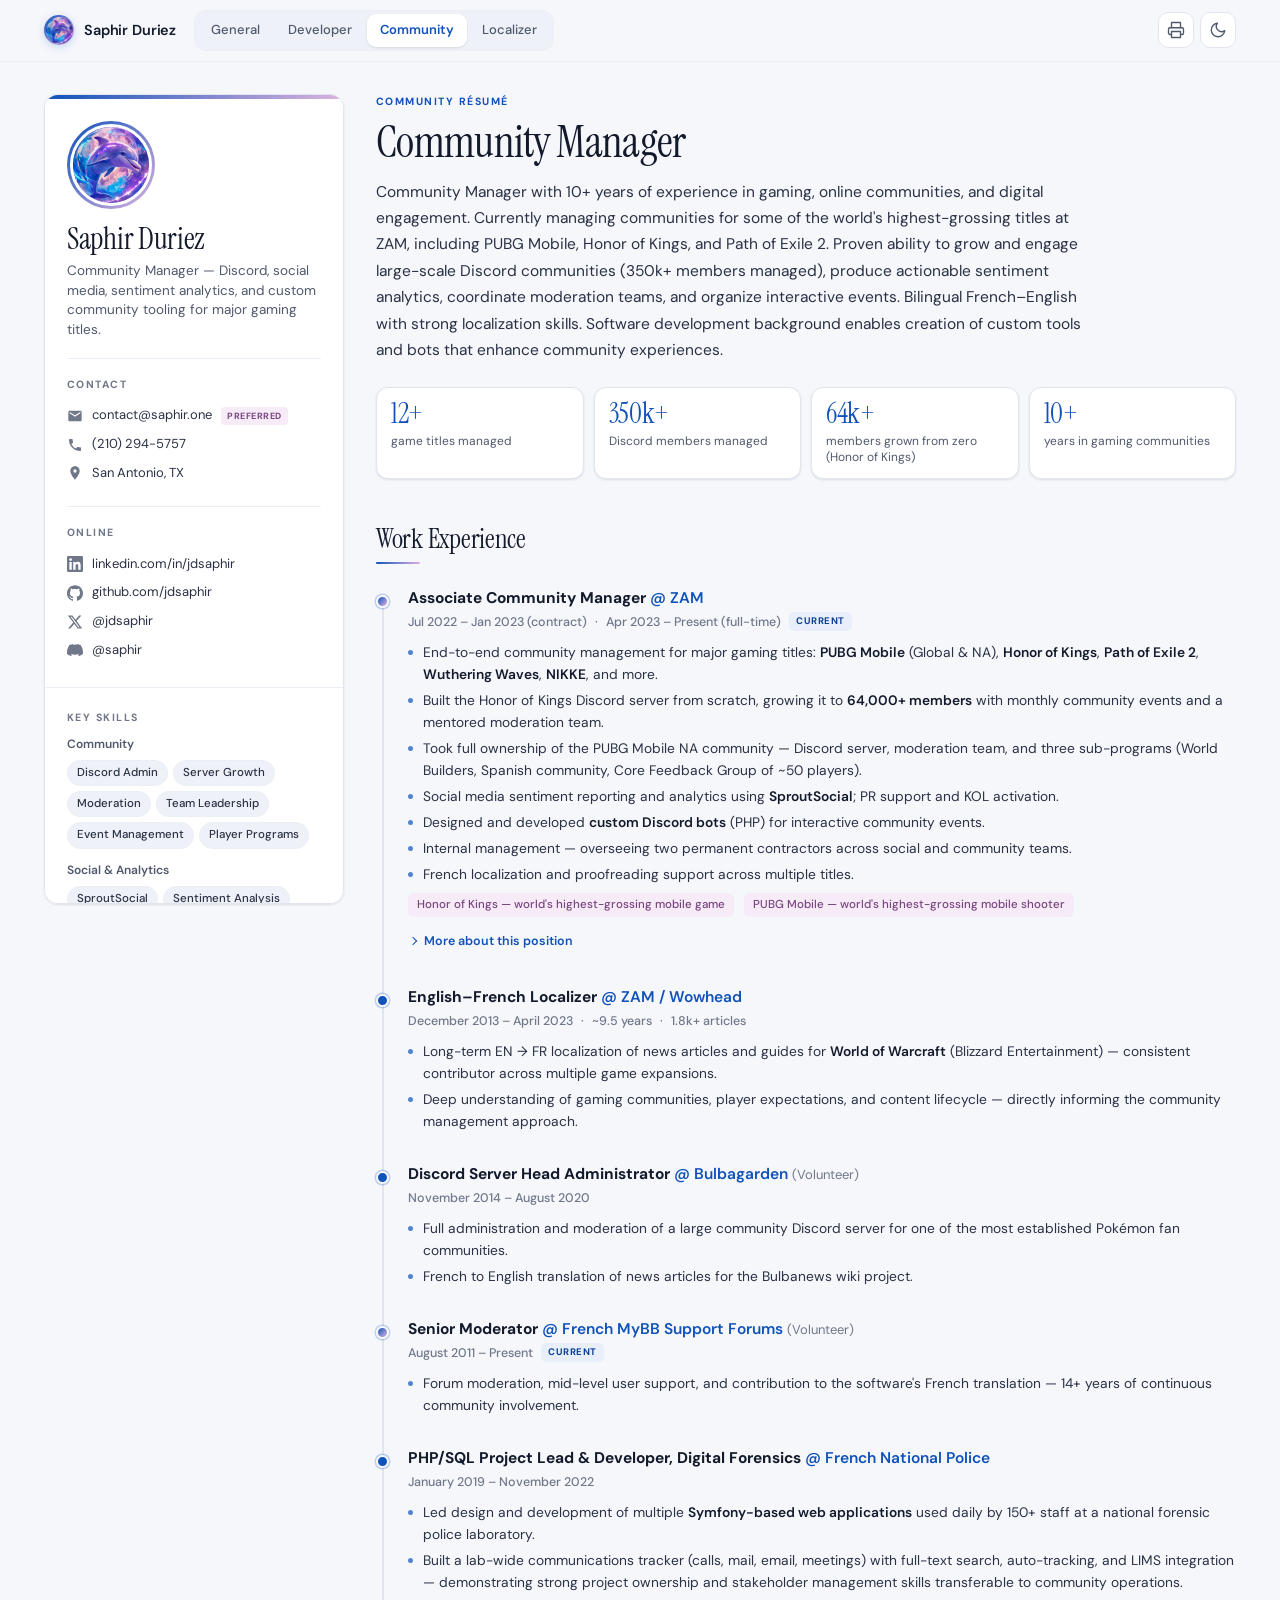
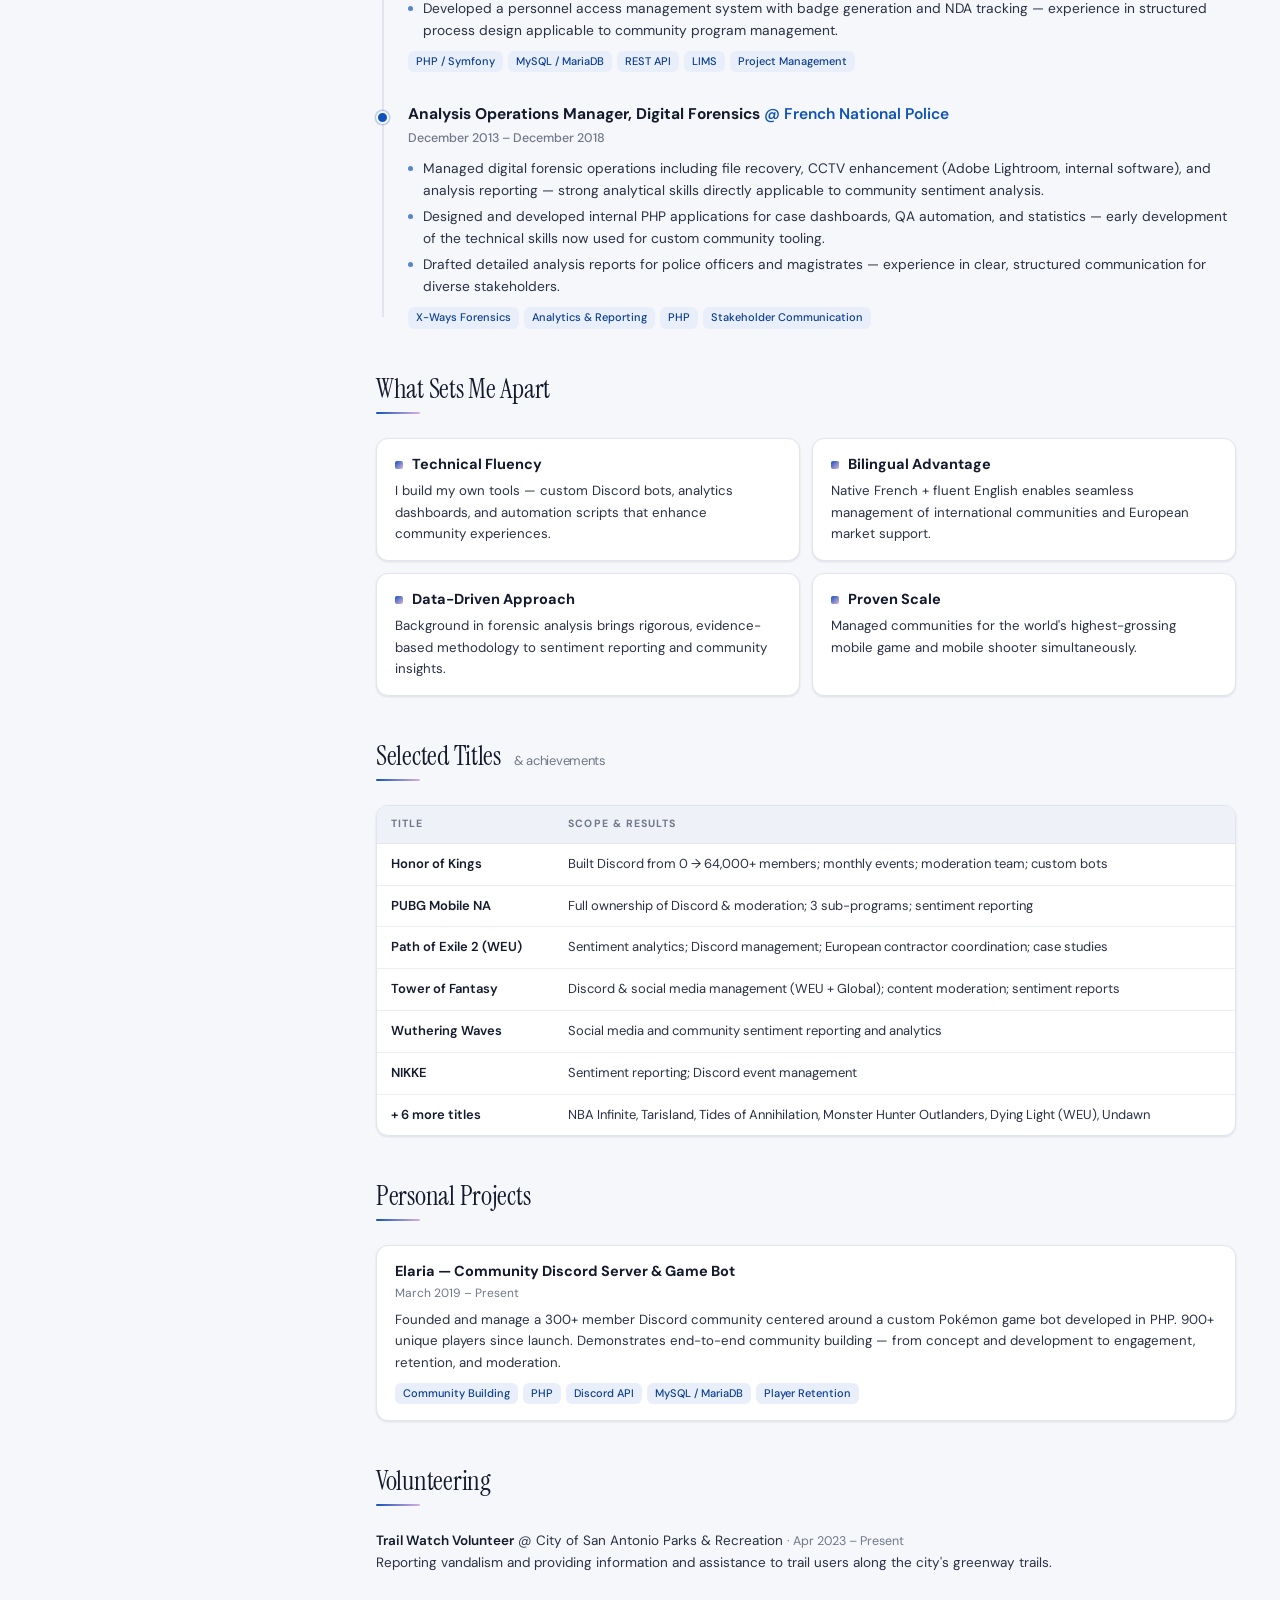
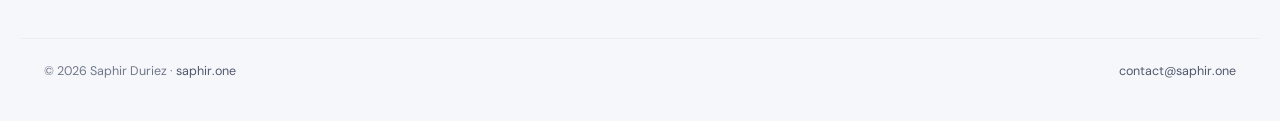
==== commit 59170ed7: "Use the avatar artwork for the favicon Replace the generated "S" monogram SVG with the dolphin, cut " ====
--- a/community.html
+++ b/community.html
@@ -13,7 +13,9 @@
 <meta property="og:image" content="https://www.saphir.one/avatar.jpg">
 <meta name="theme-color" content="#f6f7fb" media="(prefers-color-scheme: light)">
 <meta name="theme-color" content="#0d1017" media="(prefers-color-scheme: dark)">
-<link rel="icon" href="/assets/favicon.svg" type="image/svg+xml">
+<link rel="icon" href="/favicon.ico" sizes="any">
+<link rel="icon" href="/assets/favicon-32.png" type="image/png" sizes="32x32">
+<link rel="apple-touch-icon" href="/assets/apple-touch-icon.png">
 <script>(function(){try{var t=localStorage.getItem('saphir-theme');if(t!=='light'&&t!=='dark'){t=window.matchMedia('(prefers-color-scheme: dark)').matches?'dark':'light';}document.documentElement.setAttribute('data-theme',t);}catch(e){}})();</script>
 <link rel="preconnect" href="https://fonts.googleapis.com">
 <link rel="preconnect" href="https://fonts.gstatic.com" crossorigin>
--- a/assets/style.css
+++ b/assets/style.css
@@ -536,10 +536,12 @@
 .btn svg { width: 16px; height: 16px; fill: currentColor; }
 .btn.primary { background: var(--brand); border-color: var(--brand); color: #fff; }
 .btn.primary:hover { background: var(--accent-hover); border-color: var(--accent-hover); color: #fff; }
-/* A handle with no profile URL behind it: looks like a chip, does not pretend to be a link. */
-.btn.static { cursor: default; color: var(--ink-2); }
-.btn.static:hover { border-color: var(--line); color: var(--ink-2); transform: none; }
-.btn.static svg { color: var(--ink-4); }
+/* A handle with no profile URL behind it. Only used on the landing page.
+   Inherits .btn's ink for both label and icon so it reads at the same weight as
+   the real buttons rather than looking disabled, but stays inert: no pointer,
+   and hover neither tints nor lifts it. */
+.btn.static { cursor: default; }
+.btn.static:hover { border-color: var(--line); color: var(--ink); transform: none; }
 
 .choose { margin-top: 64px; }
 .choose-head { display: flex; align-items: baseline; justify-content: space-between; gap: 12px 24px; flex-wrap: wrap; }
